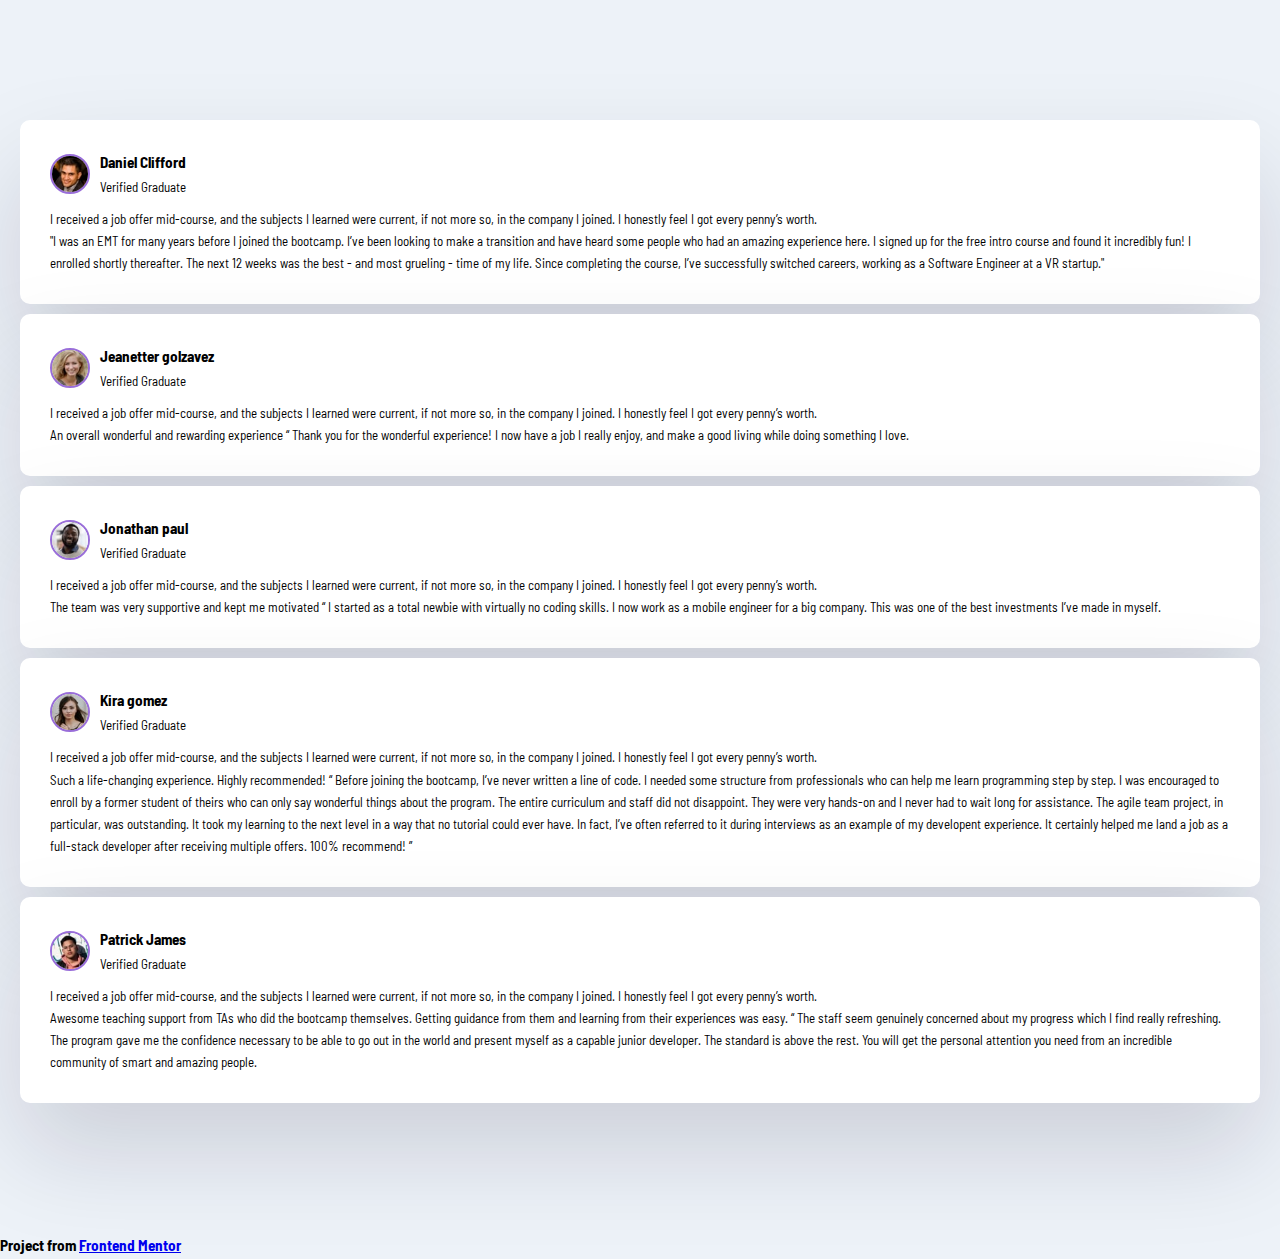
==== project/index.html @ 65e1d8d8 "all about css grid" ====
<!DOCTYPE html>
<html lang="en">
  <head>
    <link rel="stylesheet" href="style.css" />
    <title>Testimonials</title>
  </head>
  <body>
    <div class="testimonials">
      <div class="card card--bg-purple">
        <header class="card__header">
            <!--person 1-->
          <img src="images/image-daniel.jpg" class="card__img" alt="daniel" />
          <div>
            <h3>Daniel Clifford</h3>
            <p>Verified Graduate</p>
          </div>
        </header>
        <p class="card__lead">
          I received a job offer mid-course, and the subjects I learned were
          current, if not more so, in the company I joined. I honestly feel I
          got every penny’s worth.
        </p>
        <p class="card__quote">
          "I was an EMT for many years before I joined the bootcamp. I’ve been
          looking to make a transition and have heard some people who had an
          amazing experience here. I signed up for the free intro course and
          found it incredibly fun! I enrolled shortly thereafter. The next 12
          weeks was the best - and most grueling - time of my life. Since
          completing the course, I’ve successfully switched careers, working as
          a Software Engineer at a VR startup."
        </p>
        </div>

        <!--  person 2-->
      <div class="card">
        <header class="card__header">

            <img src="images/image-jeanette.jpg" class="card__img" alt="daniel" />
          <div>
            <h3>Jeanetter golzavez</h3>
            <p>Verified Graduate</p>
          </div>
        </header>
        <p class="card__lead">
          I received a job offer mid-course, and the subjects I learned were
          current, if not more so, in the company I joined. I honestly feel I
          got every penny’s worth.
        </p>
        <p class="card__quote">
          An overall wonderful and rewarding experience “ Thank you for the wonderful experience! I now have a job I really enjoy, and make a good living while doing something I love. 
        </p>
        </div>
        <!--  person 3-->
      <div class="card">
        <header class="card__header">

            <img src="images/image-jonathan.jpg" class="card__img" alt="daniel" />
          <div>
            <h3>Jonathan paul</h3>
            <p>Verified Graduate</p>
          </div>
        </header>
        <p class="card__lead">
          I received a job offer mid-course, and the subjects I learned were
          current, if not more so, in the company I joined. I honestly feel I
          got every penny’s worth.
        </p>
        <p class="card__quote">
          The team was very supportive and kept me motivated “ I started as a total newbie with virtually no coding skills. I now work as a mobile engineer for a big company. This was one of the best investments I’ve made in myself. 
        </p>
        </div>
        <!--  person 4-->
      <div class="card">
        <header class="card__header">

            <img src="images/image-kira.jpg" class="card__img" alt="daniel" />
          <div>
            <h3>Kira gomez</h3>
            <p>Verified Graduate</p>
          </div>
        </header>
        <p class="card__lead">
          I received a job offer mid-course, and the subjects I learned were
          current, if not more so, in the company I joined. I honestly feel I
          got every penny’s worth.
        </p>
        <p class="card__quote">
          Such a life-changing experience. Highly recommended! “ Before joining the bootcamp, I’ve never written a line of code. I needed some structure from professionals who can help me learn programming step by step. I was encouraged to enroll by a former student of theirs who can only say wonderful things about the program. The entire curriculum and staff did not disappoint. They were very hands-on and I never had to wait long for assistance. The agile team project, in particular, was outstanding. It took my learning to the next level in a way that no tutorial could ever have. In fact, I’ve often referred to it during interviews as an example of my developent experience. It certainly helped me land a job as a full-stack developer after receiving multiple offers. 100% recommend! ”
        </p>
</div>
        <!--  person 5-->
      <div class="card">
        <header class="card__header">

            <img src="images/image-patrick.jpg" class="card__img" alt="daniel" />
          <div>
            <h3>Patrick James</h3>
            <p>Verified Graduate</p>
          </div>
        </header>
        <p class="card__lead">
          I received a job offer mid-course, and the subjects I learned were
          current, if not more so, in the company I joined. I honestly feel I
          got every penny’s worth.
        </p>
        <p class="card__quote">
          Awesome teaching support from TAs who did the bootcamp themselves. Getting guidance from them and learning from their experiences was easy. “ The staff seem genuinely concerned about my progress which I find really refreshing. The program gave me the confidence necessary to be able to go out in the world and present myself as a capable junior developer. The standard is above the rest. You will get the personal attention you need from an incredible community of smart and amazing people. 
        </p>
      </div>
    </div>
    <footer>
        <h3>Project from <a href="https://www.frontendmentor.io/challenges/testimonials-grid-section-Nnw6J7Un7">Frontend Mentor</a></h3>
    </footer>
  </body>
</html>
---- project/style.css ----
@import url("https://fonts.googleapis.com/css2?family=Barlow+Semi+Condensed:ital,wght@0,100;0,200;0,300;0,400;0,500;0,600;0,700;0,800;0,900;1,100;1,200;1,300;1,400;1,500;1,600;1,700;1,800;1,900&display=swap");

* {
  box-sizing: border-box;
  margin: 0;
  padding: 0;
}

body {
  background: #edf2f8;
  font-family: "Barlow Semi Condensed", sans-serif;
  line-height: 1.7;
  font-size: 13px;
}

.testimonials {
  max-width: 1440px;
  margin: 100px auto;
  padding: 20px;
}

.card {
  background: #fff;
  border-radius: 10px;
  padding: 30px;
  box-shadow: rgba(17, 12, 46, 0.15) 0px 48px 100px 0px;
  margin-bottom: 10px;

}

.card__header {
    display: flex;
    align-items: center;
    margin-bottom: 10px;
}

.card__footer h3{
    font-size: 15px;
}


.card__footer p{
    opacity: 50%;
}

.card__img {
    width:40px;
    height: 40px;
    border-radius: 50%;
    border: 2px solid #996ed9;
    margin-right: 10px;
}
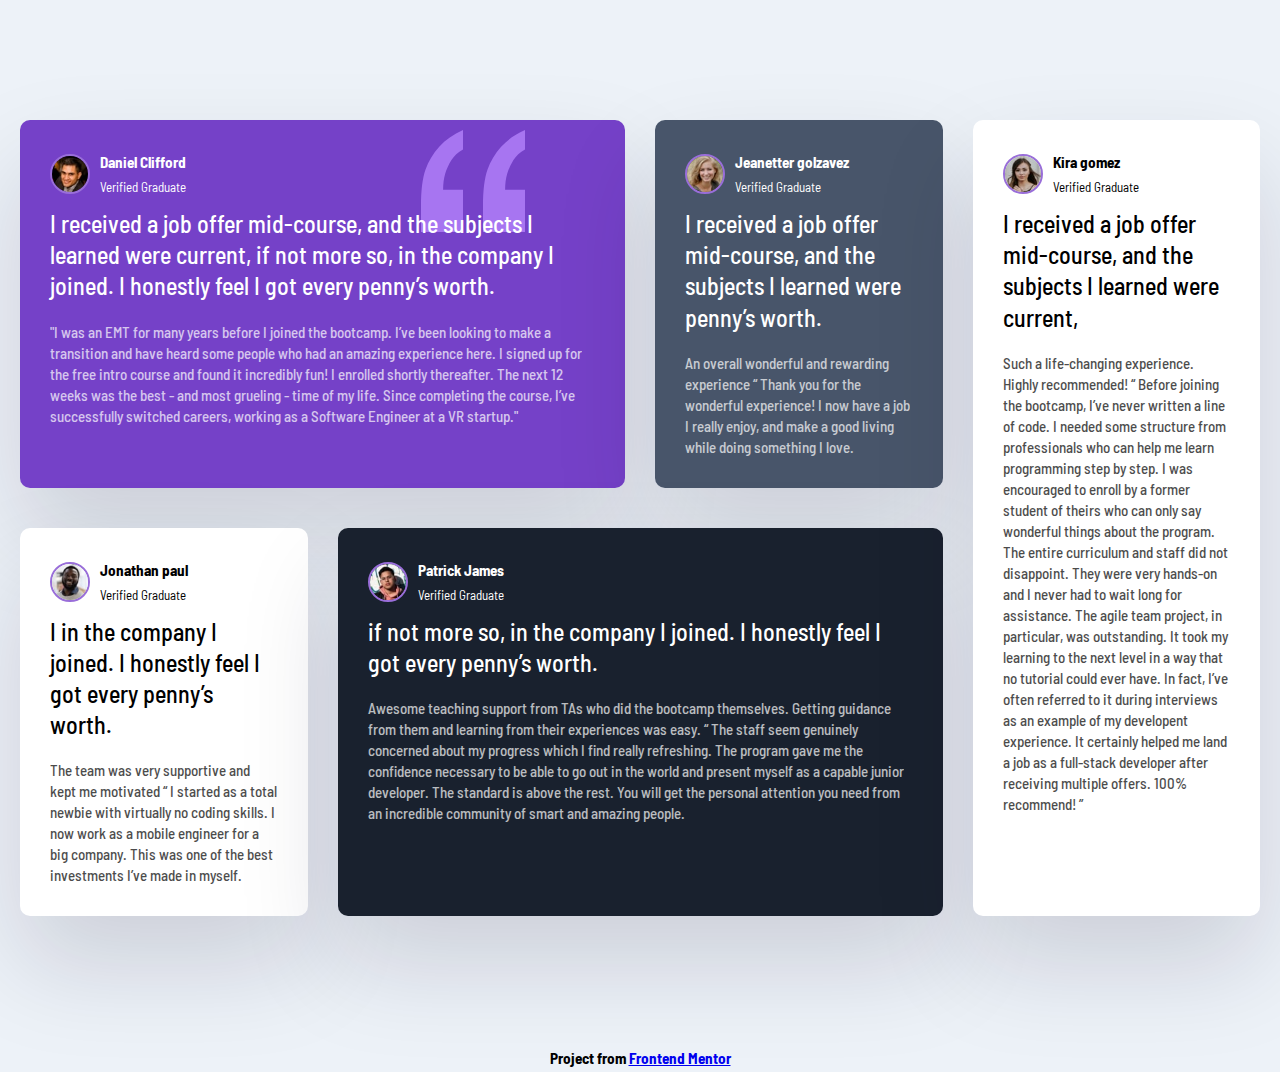
==== commit ba70e384: "Completed grid with testominal project" ====
--- a/project/index.html
+++ b/project/index.html
@@ -32,7 +32,7 @@
         </div>
 
         <!--  person 2-->
-      <div class="card">
+      <div class="card card--bg-grey-blue">
         <header class="card__header">
 
             <img src="images/image-jeanette.jpg" class="card__img" alt="daniel" />
@@ -43,8 +43,7 @@
         </header>
         <p class="card__lead">
           I received a job offer mid-course, and the subjects I learned were
-          current, if not more so, in the company I joined. I honestly feel I
-          got every penny’s worth.
+           penny’s worth.
         </p>
         <p class="card__quote">
           An overall wonderful and rewarding experience “ Thank you for the wonderful experience! I now have a job I really enjoy, and make a good living while doing something I love. 
@@ -61,14 +60,31 @@
           </div>
         </header>
         <p class="card__lead">
-          I received a job offer mid-course, and the subjects I learned were
-          current, if not more so, in the company I joined. I honestly feel I
+          I in the company I joined. I honestly feel I
           got every penny’s worth.
         </p>
         <p class="card__quote">
           The team was very supportive and kept me motivated “ I started as a total newbie with virtually no coding skills. I now work as a mobile engineer for a big company. This was one of the best investments I’ve made in myself. 
         </p>
         </div>
+          <!--  person 5-->
+      <div class="card card--bg-black-blue">
+        <header class="card__header">
+
+            <img src="images/image-patrick.jpg" class="card__img" alt="daniel" />
+          <div>
+            <h3>Patrick James</h3>
+            <p>Verified Graduate</p>
+          </div>
+        </header>
+        <p class="card__lead">
+           if not more so, in the company I joined. I honestly feel I
+          got every penny’s worth.
+        </p>
+        <p class="card__quote">
+          Awesome teaching support from TAs who did the bootcamp themselves. Getting guidance from them and learning from their experiences was easy. “ The staff seem genuinely concerned about my progress which I find really refreshing. The program gave me the confidence necessary to be able to go out in the world and present myself as a capable junior developer. The standard is above the rest. You will get the personal attention you need from an incredible community of smart and amazing people. 
+        </p>
+      </div>
         <!--  person 4-->
       <div class="card">
         <header class="card__header">
@@ -81,32 +97,13 @@
         </header>
         <p class="card__lead">
           I received a job offer mid-course, and the subjects I learned were
-          current, if not more so, in the company I joined. I honestly feel I
-          got every penny’s worth.
+          current, 
         </p>
         <p class="card__quote">
           Such a life-changing experience. Highly recommended! “ Before joining the bootcamp, I’ve never written a line of code. I needed some structure from professionals who can help me learn programming step by step. I was encouraged to enroll by a former student of theirs who can only say wonderful things about the program. The entire curriculum and staff did not disappoint. They were very hands-on and I never had to wait long for assistance. The agile team project, in particular, was outstanding. It took my learning to the next level in a way that no tutorial could ever have. In fact, I’ve often referred to it during interviews as an example of my developent experience. It certainly helped me land a job as a full-stack developer after receiving multiple offers. 100% recommend! ”
         </p>
 </div>
-        <!--  person 5-->
-      <div class="card">
-        <header class="card__header">
-
-            <img src="images/image-patrick.jpg" class="card__img" alt="daniel" />
-          <div>
-            <h3>Patrick James</h3>
-            <p>Verified Graduate</p>
-          </div>
-        </header>
-        <p class="card__lead">
-          I received a job offer mid-course, and the subjects I learned were
-          current, if not more so, in the company I joined. I honestly feel I
-          got every penny’s worth.
-        </p>
-        <p class="card__quote">
-          Awesome teaching support from TAs who did the bootcamp themselves. Getting guidance from them and learning from their experiences was easy. “ The staff seem genuinely concerned about my progress which I find really refreshing. The program gave me the confidence necessary to be able to go out in the world and present myself as a capable junior developer. The standard is above the rest. You will get the personal attention you need from an incredible community of smart and amazing people. 
-        </p>
-      </div>
+      
     </div>
     <footer>
         <h3>Project from <a href="https://www.frontendmentor.io/challenges/testimonials-grid-section-Nnw6J7Un7">Frontend Mentor</a></h3>
--- a/project/style.css
+++ b/project/style.css
@@ -17,6 +17,9 @@
   max-width: 1440px;
   margin: 100px auto;
   padding: 20px;
+  display: grid;
+  grid-template-columns: repeat(4, 1fr);
+  gap: 30px;
 }
 
 .card {
@@ -51,9 +54,74 @@
     margin-right: 10px;
 }
 
+.card__lead {
+    font-size: 1.5rem;
+    font-weight: 500;
+    line-height: 1.3;
+    margin-bottom: 20px;
+}
+
+.card__quote {
+    font-size: 15px;
+    font-weight: 500;
+    line-height: 1.4;
+    opacity: 70%;
+}
+
+.card--bg-purple{
+    background: hsl(263, 55%, 52%);
+    color: #fff;
+    background-image: url(./images/bg-pattern-quotation.svg);
+    background-repeat: no-repeat;
+    background-position: top 10px right 100px;
+
+}
+.card--bg-grey-blue{
+    background: hsl(217, 19%, 35%);
+    color: #fff;
+}
+.card--bg-black-blue{
+    background: hsl(219, 29%, 14%);
+    color: #fff;
+}
+
+.card:nth-of-type(1){
+    grid-column: 1/3;
+    
+}
+.card:nth-of-type(4){
+    grid-column: 2/4;
+    grid-row: 2;
+}
+.card:nth-of-type(5){
+    grid-column: 4;
+    grid-row: 1/3;
+}
 
 
+footer{
+    text-align: center;
 
+}
 
+@media(max-width:767px){
+    .testimonials{
+        grid-template-columns: 1fr;
+        width: 100%;
+    }
 
+.card:nth-of-type(1){
+    grid-column: 1;
+    
+}
+.card:nth-of-type(4){
+    grid-column: 1;
+    grid-row: 4;
+}
+.card:nth-of-type(5){
+    grid-column: 1;
+    grid-row: 5;
+}
 
+}
+
